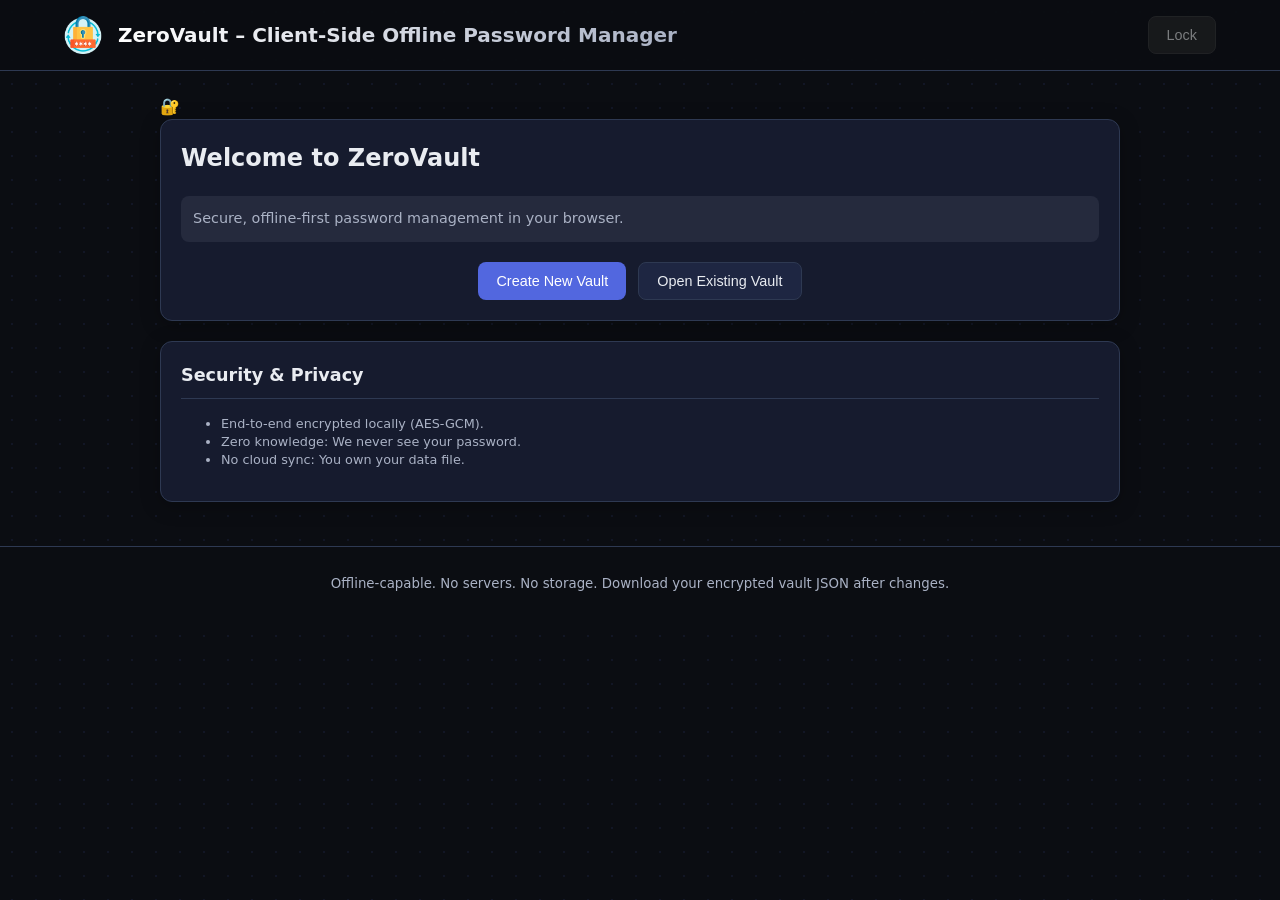
==== index.html @ 5798e7ae "[Improve] Improved UI" ====
<!doctype html>
<html lang="en">

<head>
  <meta charset="UTF-8" />
  <meta name="viewport" content="width=device-width, initial-scale=1.0" />

  <!-- Strong baseline CSP (no inline JS) -->
  <meta http-equiv="Content-Security-Policy" content="
        default-src 'self';
        script-src 'self';
        style-src 'self';
        img-src 'self' data:;
        object-src 'none';
        base-uri 'none';
        frame-ancestors 'none';
        form-action 'self';
        upgrade-insecure-requests;
      " />
  <meta name="description"
    content="ZeroVault is a secure, offline, client-side password manager. All passwords are encrypted locally and stored only in a downloadable JSON file. No servers. No tracking. No cloud." />

  <meta name="keywords"
    content="offline password manager, client-side password vault, encrypted json password manager, github pages password manager, zero trust password vault, no cloud password manager" />

  <meta name="author" content="ZeroVault" />
  <meta name="robots" content="index, follow" />

  <!-- Open Graph -->
  <meta property="og:title" content="ZeroVault – Offline Client-Side Password Manager" />
  <meta property="og:description"
    content="A zero-trust password vault that runs entirely in your browser. Encrypted JSON. No servers. No storage." />
  <meta property="og:type" content="website" />
  <meta property="og:url" content="https://mehedimk.github.io/ZeroVault/" />
  <meta property="og:image" content="https://mehedimk.github.io/ZeroVault/og-image.png" />

  <title>ZeroVault – Offline Client-Side Password Manager (Encrypted JSON)</title>
  <link rel="stylesheet" href="styles.css" />
  <link rel="icon" href="favicon.png" sizes="16x16" type="image/png" />
  <link rel="apple-touch-icon" href="apple-touch-icon.png" sizes="180x180" />
</head>

<body>
  <header class="header">
    <div class="header-left">
      <img src="logo.png" alt="ZeroVault Logo" class="logo" />
      <h1>ZeroVault – Client-Side Offline Password Manager</h1>
    </div>

    <div class="header-actions">
      <button id="lockBtn" class="secondary" disabled>Lock</button>
    </div>
  </header>
  <section class="seo-content">
    <h2>Offline Client-Side Password Manager</h2>
    <p>
      ZeroVault is a secure password manager that runs entirely in your browser.
      All passwords are encrypted locally using modern cryptography and stored only
      in a downloadable JSON file that you control.
    </p>

    <ul>
      <li>No cloud storage</li>
      <li>No servers</li>
      <li>No tracking</li>
      <li>Works offline</li>
    </ul>
  </section>

  <main class="container" id="app"></main>

  <footer class="footer">
    <small>
      Offline-capable. No servers. No storage. Download your encrypted vault JSON after changes.
    </small>
  </footer>

  <script src="src/qrcode.js"></script>
  <script type="module" src="src/app.js"></script>
</body>

</html>
---- styles.css ----
/* Modern Reset & Base Styles */
:root {
  --bg: #0b0d12;
  --bg-dots: #121625;
  --panel: #161b2e;
  --panel-hover: #1c223a;
  --text: #e9ecf1;
  --muted: #aab2c5;
  --primary: #5267df;
  --primary-hover: #3d50bf;
  --secondary: #1e2642;
  --secondary-hover: #293254;
  --danger: #ff5c7a;
  --danger-hover: #d6405d;
  --ok: #5cffb0;
  --border: #2e3952;
  --radius: 12px;
  --font-main: 'Inter', system-ui, -apple-system, Segoe UI, Roboto, sans-serif;
  --shadow: 0 4px 20px rgba(0, 0, 0, 0.25);
  --transition: all 0.2s cubic-bezier(0.25, 0.46, 0.45, 0.94);
}

*,
*::before,
*::after {
  box-sizing: border-box;
}

body {
  margin: 0;
  font-family: var(--font-main);
  background-color: var(--bg);
  /* Dot grid pattern for subtle background texture */
  background-image: radial-gradient(var(--bg-dots) 1.5px, transparent 1.5px);
  background-size: 24px 24px;
  color: var(--text);
  line-height: 1.5;
  -webkit-font-smoothing: antialiased;
}

/* Animations */
@keyframes fadeIn {
  from {
    opacity: 0;
    transform: translateY(10px);
  }

  to {
    opacity: 1;
    transform: translateY(0);
  }
}

#app {
  animation: fadeIn 0.4s ease-out;
}

/* SEO hidden content */
.seo-content {
  position: absolute;
  left: -9999px;
  width: 1px;
  height: 1px;
  overflow: hidden;
}

/* Header */
.header {
  display: flex;
  align-items: center;
  justify-content: space-between;
  padding: 16px 5%;
  background: rgba(11, 13, 18, 0.85);
  backdrop-filter: blur(12px);
  border-bottom: 1px solid var(--border);
  position: sticky;
  top: 0;
  z-index: 100;
  flex-wrap: wrap;
  /* Allow wrapping on small screens */
}

.header-left {
  display: flex;
  align-items: center;
  gap: 16px;
}

.logo {
  height: 38px;
  width: auto;
  border-radius: 8px;
  /* Optional: adds subtle rounding if square */
}

.header h1 {
  font-size: 1.25rem;
  margin: 0;
  background: linear-gradient(90deg, #fff, #aab2c5);
  background-clip: text;
  -webkit-background-clip: text;
  -webkit-text-fill-color: transparent;
  line-height: 1.2;
}

/* Container */
.container {
  max-width: 1000px;
  margin: 0 auto;
  padding: 24px 20px;
}

/* Footer */
.footer {
  padding: 24px 5%;
  border-top: 1px solid var(--border);
  color: var(--muted);
  text-align: center;
  background: var(--bg);
  margin-top: auto;
}

/* Cards & Panels */
.card {
  background: var(--panel);
  border: 1px solid var(--border);
  border-radius: var(--radius);
  padding: 20px;
  margin-bottom: 20px;
  box-shadow: var(--shadow);
  transition: var(--transition);
}

.card:hover {
  border-color: #404c6b;
}

.card h2 {
  margin-top: 0;
  font-size: 1.5rem;
}

.card h3 {
  margin-top: 0;
  font-size: 1.1rem;
  border-bottom: 1px solid var(--border);
  padding-bottom: 10px;
  margin-bottom: 16px;
}

/* Layout Grid */
.row {
  display: grid;
  grid-template-columns: repeat(auto-fit, minmax(280px, 1fr));
  gap: 20px;
}

/* Inputs */
label {
  display: block;
  font-size: 0.85rem;
  font-weight: 500;
  color: var(--muted);
  margin-bottom: 8px;
}

input,
textarea,
select {
  width: 100%;
  background: #0f1320;
  color: var(--text);
  border: 1px solid var(--border);
  border-radius: 8px;
  padding: 12px 14px;
  font-size: 0.95rem;
  font-family: inherit;
  transition: var(--transition);
  outline: none;
}

input:focus,
textarea:focus {
  border-color: var(--primary);
  box-shadow: 0 0 0 3px rgba(82, 103, 223, 0.15);
}

textarea {
  min-height: 100px;
  resize: vertical;
}

/* Buttons */
button {
  display: inline-flex;
  align-items: center;
  justify-content: center;
  border: none;
  background: var(--primary);
  color: #fff;
  padding: 10px 18px;
  border-radius: 8px;
  cursor: pointer;
  font-size: 0.9rem;
  font-weight: 500;
  transition: var(--transition);
}

button:hover:not(:disabled) {
  background: var(--primary-hover);
  transform: translateY(-1px);
}

button:active:not(:disabled) {
  transform: translateY(1px);
}

button:disabled {
  opacity: 0.5;
  cursor: not-allowed;
  filter: grayscale(1);
}

button.secondary {
  background: var(--secondary);
  color: var(--text);
  border: 1px solid var(--border);
}

button.secondary:hover:not(:disabled) {
  background: var(--secondary-hover);
  border-color: #404c6b;
}

button.danger {
  background: rgba(255, 92, 122, 0.1);
  color: var(--danger);
  border: 1px solid transparent;
}

button.danger:hover:not(:disabled) {
  background: rgba(255, 92, 122, 0.2);
  border-color: var(--danger);
}

button.small {
  padding: 4px 10px;
  font-size: 0.8rem;
}

.actions {
  display: flex;
  gap: 12px;
  flex-wrap: wrap;
  margin-top: 20px;
}

.actions.centered {
  justify-content: center;
}

/* Interactive Elements */
.badge {
  display: inline-block;
  padding: 4px 10px;
  background: rgba(82, 103, 223, 0.1);
  border: 1px solid rgba(82, 103, 223, 0.3);
  color: #8da1ff;
  border-radius: 12px;
  font-size: 0.8rem;
  font-weight: 500;
}

/* Message Styles */
.notice {
  background: rgba(170, 178, 197, 0.1);
  padding: 12px;
  border-radius: 8px;
  color: var(--muted);
  font-size: 0.9rem;
}

.error {
  color: var(--danger);
  font-size: 0.9rem;
  margin-top: 5px;
}

.ok {
  color: var(--ok);
  font-size: 0.9rem;
  margin-top: 5px;
}

.small {
  color: var(--muted);
  font-size: 0.8rem;
  line-height: 1.4;
}

.hr {
  height: 1px;
  background: var(--border);
  margin: 24px 0;
  border: none;
}

/* Responsive Table */
.table-wrapper {
  width: 100%;
  overflow-x: auto;
  border-radius: var(--radius);
  border: 1px solid var(--border);
}

.table {
  width: 100%;
  border-collapse: collapse;
  white-space: nowrap;
}

.table th,
.table td {
  padding: 14px 16px;
  border-bottom: 1px solid var(--border);
  text-align: left;
}

.table th {
  background: rgba(15, 19, 32, 0.95);
  color: var(--muted);
  font-size: 0.8rem;
  text-transform: uppercase;
  letter-spacing: 0.05em;
  font-weight: 600;
  position: sticky;
  top: 0;
}

.table tr:last-child td {
  border-bottom: none;
}

.table tr:hover td {
  background: var(--panel-hover);
  transition: background 0.15s;
}

/* Mobile Optimizations */
@media (max-width: 768px) {
  .header {
    padding: 12px 16px;
    flex-direction: column;
    gap: 12px;
  }

  .header-left {
    flex-direction: column;
    text-align: center;
    gap: 8px;
    width: 100%;
  }

  /* Make logo slightly smaller on mobile */
  .logo {
    height: 48px;
    margin-bottom: 4px;
  }

  /* Reduce text size and ensure wrapping */
  .header h1 {
    font-size: 1.1rem;
    white-space: normal;
  }

  .header-actions {
    width: 100%;
    display: flex;
    justify-content: center;
  }

  .container {
    padding: 16px;
  }

  /* Stack buttons on very small screens */
  .actions {
    flex-direction: column;
  }

  .actions button {
    width: 100%;
  }

  /* Make table scrollable container */
  .table-wrapper {
    box-shadow: inset -10px 0 10px -10px rgba(0, 0, 0, 0.5);
  }

  /* Adjust modal sizes */
  #qr-overlay .card {
    width: 90% !important;
    margin: 0 auto;
  }
}

/* Scrollbar */
::-webkit-scrollbar {
  width: 8px;
  height: 8px;
}

::-webkit-scrollbar-track {
  background: var(--bg);
}

::-webkit-scrollbar-thumb {
  background: var(--border);
  border-radius: 4px;
}

::-webkit-scrollbar-thumb:hover {
  background: var(--muted);
}

/* QR Overlay */
#qr-overlay {
  backdrop-filter: blur(5px);
}

#qr-overlay img {
  max-width: 100%;
  height: auto;
  border-radius: 8px;
}
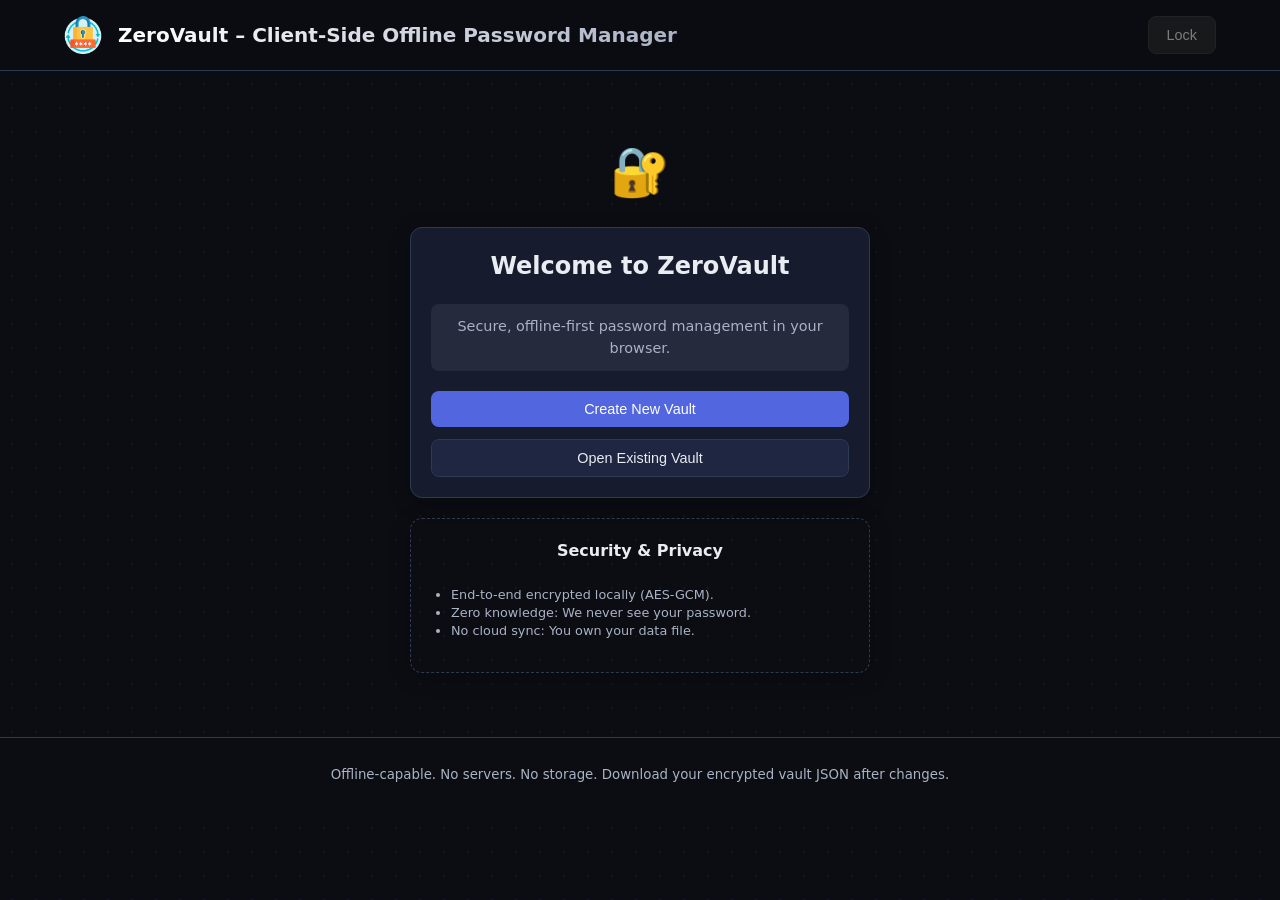
==== commit a3edd7b9: "[Improve] Improved Visual Entry Identity (Item 14) Archive Instead of Delete (Item 10)Time-Based Fee" ====
--- a/index.html
+++ b/index.html
@@ -8,12 +8,11 @@
   <!-- Strong baseline CSP (no inline JS) -->
   <meta http-equiv="Content-Security-Policy" content="
         default-src 'self';
-        script-src 'self';
-        style-src 'self';
+        script-src 'self' 'unsafe-inline';
+        style-src 'self' 'unsafe-inline';
         img-src 'self' data:;
         object-src 'none';
         base-uri 'none';
-        frame-ancestors 'none';
         form-action 'self';
         upgrade-insecure-requests;
       " />
@@ -41,6 +40,19 @@
 </head>
 
 <body>
+  <div id="global-error" style="display:none; color:red; padding:20px; background:#fff; border:2px solid red;"></div>
+  <script>
+    window.addEventListener('error', function (event) {
+      var display = document.getElementById('global-error');
+      display.style.display = 'block';
+      display.innerHTML += '<h3>Global Error:</h3><pre>' + (event.error ? event.error.stack : event.message) + '</pre>';
+    });
+    window.addEventListener('unhandledrejection', function (event) {
+      var display = document.getElementById('global-error');
+      display.style.display = 'block';
+      display.innerHTML += '<h3>Unhandled Promise Rejection:</h3><pre>' + event.reason + '</pre>';
+    });
+  </script>
   <header class="header">
     <div class="header-left">
       <img src="logo.png" alt="ZeroVault Logo" class="logo" />
--- a/styles.css
+++ b/styles.css
@@ -404,6 +404,48 @@
   }
 }
 
+/* Entry Visual Identity */
+.entry-icon {
+  width: 32px;
+  height: 32px;
+  border-radius: 50%;
+  color: #fff;
+  display: flex;
+  align-items: center;
+  justify-content: center;
+  font-size: 12px;
+  font-weight: 600;
+  text-transform: uppercase;
+  flex-shrink: 0;
+}
+
+.title-cell {
+  display: flex;
+  align-items: center;
+  gap: 12px;
+}
+
+.title-text {
+  font-weight: 500;
+  color: var(--text);
+}
+
+.meta-text {
+  font-size: 0.75rem;
+  color: var(--muted);
+}
+
+/* Keyboard Navigation */
+tr.selected {
+  background: rgba(82, 103, 223, 0.15) !important;
+  /* distinct from hover */
+  border-left: 3px solid var(--primary);
+}
+
+tr.archived {
+  opacity: 0.6;
+}
+
 /* Scrollbar */
 ::-webkit-scrollbar {
   width: 8px;
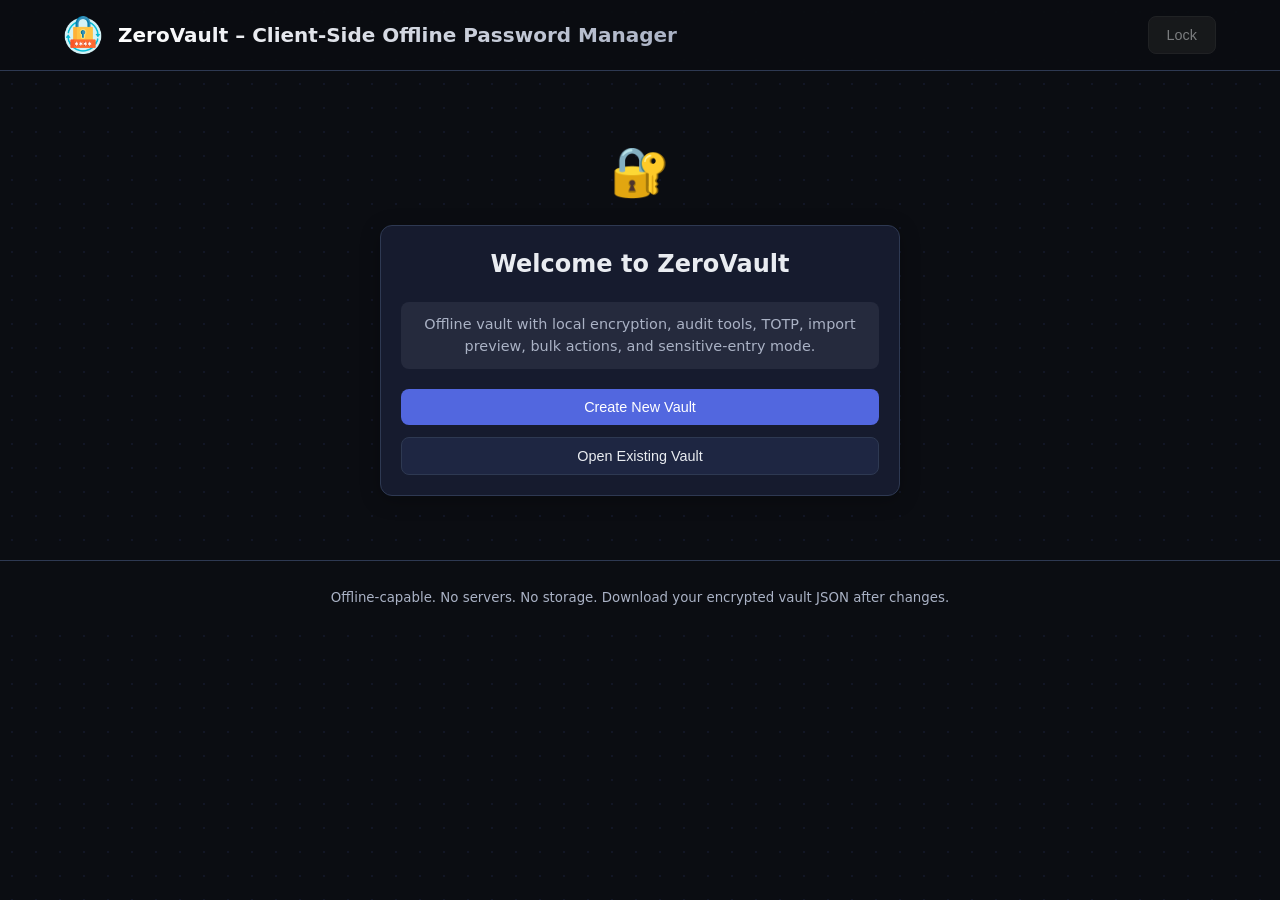
==== commit 822631ab: "[Update] Updated Implemented another hardening/features batch.   ZeroVault now has:    - import conf" ====
--- a/index.html
+++ b/index.html
@@ -24,6 +24,7 @@
 
   <meta name="author" content="ZeroVault" />
   <meta name="robots" content="index, follow" />
+  <meta name="theme-color" content="#161b2e" />
 
   <!-- Open Graph -->
   <meta property="og:title" content="ZeroVault – Offline Client-Side Password Manager" />
@@ -37,9 +38,11 @@
   <link rel="stylesheet" href="styles.css" />
   <link rel="icon" href="favicon.png" sizes="16x16" type="image/png" />
   <link rel="apple-touch-icon" href="apple-touch-icon.png" sizes="180x180" />
+  <link rel="manifest" href="manifest.webmanifest" />
 </head>
 
 <body>
+  <a class="skip-link" href="#app">Skip to app</a>
   <div id="global-error" style="display:none; color:red; padding:20px; background:#fff; border:2px solid red;"></div>
   <script>
     window.addEventListener('error', function (event) {
@@ -79,7 +82,7 @@
     </ul>
   </section>
 
-  <main class="container" id="app"></main>
+  <main class="container" id="app" tabindex="-1" role="main" aria-label="ZeroVault application"></main>
 
   <footer class="footer">
     <small>
@@ -88,7 +91,15 @@
   </footer>
 
   <script src="src/qrcode.js"></script>
+  <script src="src/argon2-adapter.js"></script>
   <script type="module" src="src/app.js"></script>
+  <script>
+    if ("serviceWorker" in navigator) {
+      window.addEventListener("load", function () {
+        navigator.serviceWorker.register("./service-worker.js").catch(function () {});
+      });
+    }
+  </script>
 </body>
 
-</html>+</html>
--- a/styles.css
+++ b/styles.css
@@ -38,6 +38,21 @@
   -webkit-font-smoothing: antialiased;
 }
 
+.skip-link {
+  position: absolute;
+  left: -9999px;
+  top: 12px;
+  z-index: 200;
+  background: #fff;
+  color: #111;
+  padding: 10px 14px;
+  border-radius: 8px;
+}
+
+.skip-link:focus {
+  left: 12px;
+}
+
 /* Animations */
 @keyframes fadeIn {
   from {
@@ -259,16 +274,177 @@
   justify-content: center;
 }
 
-/* Interactive Elements */
+.wrap {
+  flex-wrap: wrap;
+}
+
+.muted {
+  color: var(--muted);
+}
+
+.stack-sm {
+  display: flex;
+  flex-direction: column;
+  gap: 8px;
+}
+
+.stack-md {
+  display: flex;
+  flex-direction: column;
+  gap: 16px;
+}
+
+.dashboard-grid {
+  display: grid;
+  grid-template-columns: 1fr 1.2fr;
+  gap: 20px;
+}
+
+.stats-grid {
+  display: grid;
+  grid-template-columns: repeat(4, minmax(0, 1fr));
+  gap: 12px;
+}
+
+.stat-card {
+  background: #101524;
+  border: 1px solid var(--border);
+  border-radius: 10px;
+  padding: 14px;
+}
+
+.stat-value {
+  font-size: 1.6rem;
+  font-weight: 700;
+}
+
 .badge {
-  display: inline-block;
+  display: inline-flex;
+  align-items: center;
+  gap: 6px;
   padding: 4px 10px;
-  background: rgba(82, 103, 223, 0.1);
-  border: 1px solid rgba(82, 103, 223, 0.3);
-  color: #8da1ff;
-  border-radius: 12px;
+  border-radius: 999px;
+  background: #101524;
+  border: 1px solid var(--border);
   font-size: 0.8rem;
-  font-weight: 500;
+}
+
+.badge-ok {
+  color: var(--ok);
+  border-color: rgba(92, 255, 176, 0.35);
+}
+
+.badge-warn {
+  color: #ffd166;
+  border-color: rgba(255, 209, 102, 0.35);
+}
+
+.badge-danger {
+  color: var(--danger);
+  border-color: rgba(255, 92, 122, 0.35);
+}
+
+.subtle-card {
+  background: #101524;
+  margin-bottom: 0;
+}
+
+.history-row {
+  justify-content: space-between;
+  padding: 8px 0;
+  border-top: 1px solid rgba(255, 255, 255, 0.06);
+}
+
+.bulk-bar {
+  position: sticky;
+  top: 78px;
+  z-index: 20;
+}
+
+#import_preview_host select {
+  min-width: 130px;
+}
+
+.filter-checks,
+.generator-checks,
+.editor-toggles {
+  gap: 12px;
+  margin-top: 8px;
+}
+
+.generator-grid {
+  align-items: center;
+}
+
+.sensitive-glow {
+  box-shadow: 0 0 0 2px rgba(255, 92, 122, 0.25);
+}
+
+@media (max-width: 800px) {
+  .dashboard-grid {
+    grid-template-columns: 1fr;
+  }
+
+  .stats-grid {
+    grid-template-columns: repeat(2, minmax(0, 1fr));
+  }
+
+  .header {
+    padding: 14px 20px;
+  }
+
+  .container {
+    padding: 16px 12px 28px;
+  }
+
+  .card {
+    padding: 16px;
+    margin-bottom: 14px;
+  }
+
+  .actions {
+    gap: 8px;
+  }
+
+  .actions button,
+  .inline button {
+    width: 100%;
+  }
+
+  .mobile-cards thead {
+    display: none;
+  }
+
+  .mobile-cards,
+  .mobile-cards tbody,
+  .mobile-cards tr,
+  .mobile-cards td {
+    display: block;
+    width: 100%;
+  }
+
+  .mobile-cards tr {
+    border: 1px solid var(--border);
+    margin-bottom: 12px;
+    border-radius: 12px;
+    overflow: hidden;
+    background: rgba(255, 255, 255, 0.02);
+  }
+
+  .mobile-cards td {
+    border: none;
+    padding: 10px 12px;
+  }
+
+  .mobile-cards td[data-label]::before {
+    content: attr(data-label);
+    display: block;
+    font-size: 0.72rem;
+    text-transform: uppercase;
+    color: var(--muted);
+    margin-bottom: 4px;
+    letter-spacing: 0.04em;
+  }
 }
 
 /* Message Styles */
@@ -474,4 +650,95 @@
   max-width: 100%;
   height: auto;
   border-radius: 8px;
-}+}
+
+/* Drag and Drop Visuals */
+.draggable-source {
+  opacity: 0.4;
+  border: 2px dashed var(--primary);
+}
+
+.drop-target-hover {
+  background: rgba(82, 103, 223, 0.2) !important;
+  transform: scale(1.02);
+  border-color: var(--primary) !important;
+}
+
+.drop-zone {
+  transition: all 0.2s;
+  border: 2px dashed transparent;
+}
+
+.drop-zone.active-target {
+  border-color: var(--primary);
+  background: rgba(82, 103, 223, 0.05);
+}
+
+.tag-chip {
+  display: inline-flex;
+  align-items: center;
+  padding: 4px 10px;
+  background: var(--secondary);
+  border: 1px solid var(--border);
+  border-radius: 12px;
+  font-size: 0.8rem;
+  color: var(--text);
+  margin-right: 6px;
+  margin-bottom: 6px;
+  cursor: pointer;
+  transition: all 0.2s;
+}
+
+.tag-chip:hover {
+  background: var(--secondary-hover);
+  border-color: var(--muted);
+}
+
+/* Floating Drag Actions */
+#drag-actions {
+  position: fixed;
+  bottom: 20px;
+  left: 50%;
+  transform: translateX(-50%) translateY(100px);
+  display: flex;
+  gap: 16px;
+  padding: 12px 20px;
+  background: var(--panel);
+  border: 1px solid var(--border);
+  border-radius: 50px;
+  box-shadow: 0 10px 30px rgba(0, 0, 0, 0.5);
+  z-index: 1000;
+  transition: transform 0.3s cubic-bezier(0.175, 0.885, 0.32, 1.275);
+}
+
+#drag-actions.visible {
+  transform: translateX(-50%) translateY(0);
+}
+
+.drag-action-btn {
+  display: flex;
+  align-items: center;
+  gap: 8px;
+  padding: 10px 20px;
+  border-radius: 30px;
+  border: 2px dashed var(--border);
+  background: transparent;
+  color: var(--muted);
+  font-weight: 600;
+  pointer-events: none;
+  /* enabled when dragging */
+}
+
+.drag-action-btn.active {
+  pointer-events: auto;
+}
+
+.drag-action-btn.archive-zone {
+  border-color: var(--danger);
+  color: var(--danger);
+}
+
+.drag-action-btn.favorite-zone {
+  border-color: #ffc107;
+  color: #ffc107;
+}
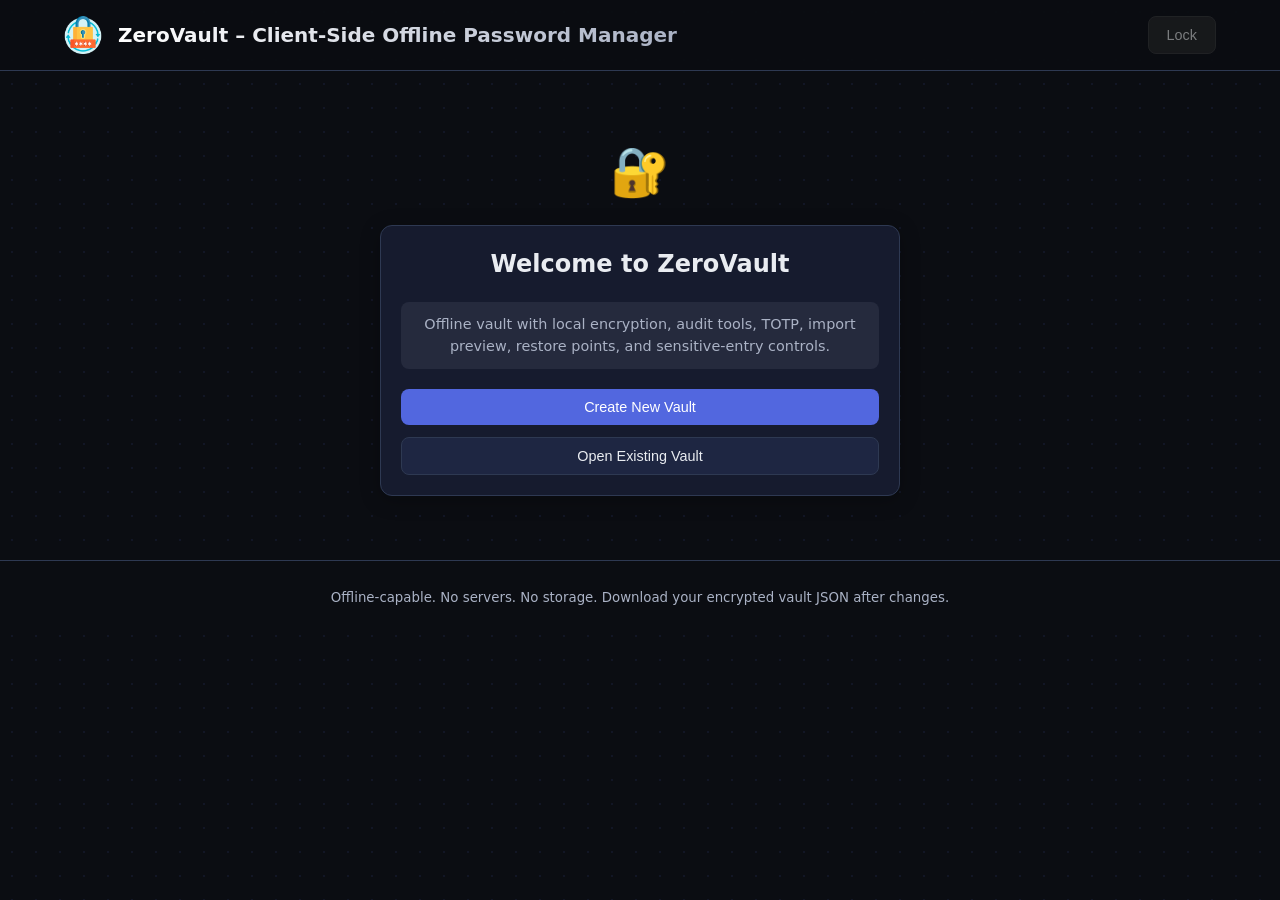
==== commit 539af024: "[Update] - Argon2id runtime integration hooks surfaced in create/security flows, with real runtime d" ====
--- a/index.html
+++ b/index.html
@@ -96,7 +96,22 @@
   <script>
     if ("serviceWorker" in navigator) {
       window.addEventListener("load", function () {
-        navigator.serviceWorker.register("./service-worker.js").catch(function () {});
+        navigator.serviceWorker.register("./service-worker.js").then(function (registration) {
+          if (registration.waiting) {
+            window.__zerovaultUpdateReady = true;
+            window.dispatchEvent(new CustomEvent("zerovault-update-ready"));
+          }
+          registration.addEventListener("updatefound", function () {
+            var worker = registration.installing;
+            if (!worker) return;
+            worker.addEventListener("statechange", function () {
+              if (worker.state === "installed" && navigator.serviceWorker.controller) {
+                window.__zerovaultUpdateReady = true;
+                window.dispatchEvent(new CustomEvent("zerovault-update-ready"));
+              }
+            });
+          });
+        }).catch(function () {});
       });
     }
   </script>
--- a/styles.css
+++ b/styles.css
@@ -195,9 +195,20 @@
 }
 
 input:focus,
-textarea:focus {
+textarea:focus,
+select:focus {
   border-color: var(--primary);
   box-shadow: 0 0 0 3px rgba(82, 103, 223, 0.15);
+}
+
+a:focus-visible,
+button:focus-visible,
+input:focus-visible,
+textarea:focus-visible,
+select:focus-visible,
+[tabindex]:focus-visible {
+  outline: 3px solid rgba(92, 255, 176, 0.45);
+  outline-offset: 2px;
 }
 
 textarea {
@@ -274,8 +285,22 @@
   justify-content: center;
 }
 
+.section-heading {
+  display: flex;
+  justify-content: space-between;
+  align-items: center;
+  gap: 12px;
+  flex-wrap: wrap;
+}
+
 .wrap {
   flex-wrap: wrap;
+}
+
+.inline {
+  display: inline-flex;
+  align-items: center;
+  gap: 10px;
 }
 
 .muted {
@@ -298,6 +323,16 @@
   display: grid;
   grid-template-columns: 1fr 1.2fr;
   gap: 20px;
+}
+
+.split-grid {
+  display: grid;
+  grid-template-columns: repeat(2, minmax(0, 1fr));
+  gap: 18px;
+}
+
+.top-gap {
+  margin-top: 10px;
 }
 
 .stats-grid {
@@ -361,6 +396,34 @@
   z-index: 20;
 }
 
+.pagination-bar {
+  justify-content: space-between;
+  align-items: center;
+  gap: 12px;
+  margin-top: 14px;
+}
+
+.field-actions {
+  margin-top: 8px;
+}
+
+.button-link {
+  display: inline-flex;
+  align-items: center;
+  justify-content: center;
+  border: 1px solid var(--border);
+  background: var(--secondary);
+  color: var(--text);
+  padding: 10px 18px;
+  border-radius: 8px;
+  text-decoration: none;
+  font-size: 0.9rem;
+}
+
+.button-link:hover {
+  background: var(--secondary-hover);
+}
+
 #import_preview_host select {
   min-width: 130px;
 }
@@ -385,6 +448,10 @@
     grid-template-columns: 1fr;
   }
 
+  .split-grid {
+    grid-template-columns: 1fr;
+  }
+
   .stats-grid {
     grid-template-columns: repeat(2, minmax(0, 1fr));
   }
@@ -404,6 +471,11 @@
 
   .actions {
     gap: 8px;
+  }
+
+  .pagination-bar {
+    flex-direction: column;
+    align-items: stretch;
   }
 
   .actions button,
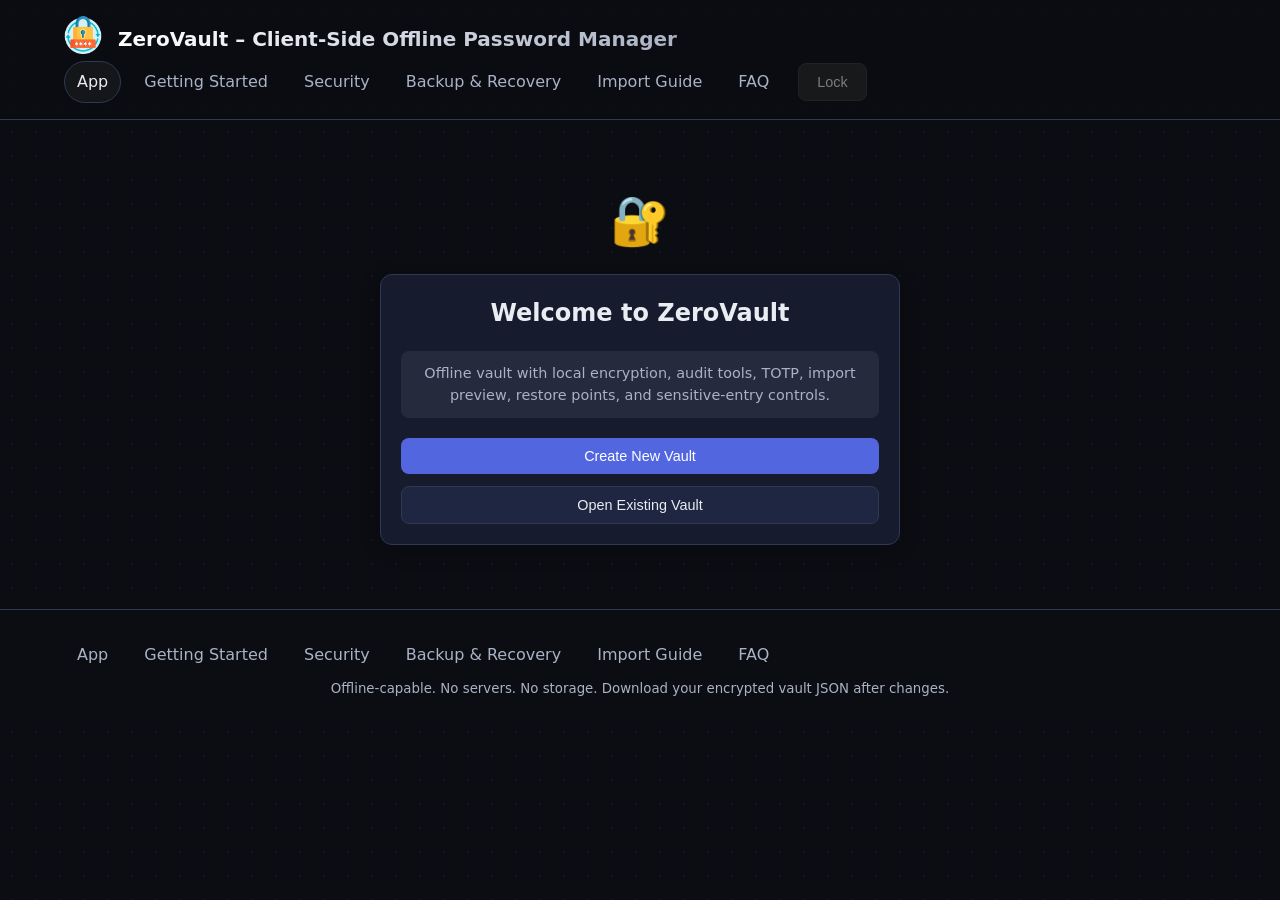
==== commit eaaba413: "[Improve] Implemented - getting-started.html   - security.html   - backup-recovery.html   - import-g" ====
--- a/index.html
+++ b/index.html
@@ -58,12 +58,22 @@
   </script>
   <header class="header">
     <div class="header-left">
-      <img src="logo.png" alt="ZeroVault Logo" class="logo" />
+      <a href="./index.html"><img src="logo.png" alt="ZeroVault Logo" class="logo" /></a>
       <h1>ZeroVault – Client-Side Offline Password Manager</h1>
     </div>
 
-    <div class="header-actions">
-      <button id="lockBtn" class="secondary" disabled>Lock</button>
+    <div class="header-right">
+      <nav class="header-nav" aria-label="Primary">
+        <a href="./index.html" class="active">App</a>
+        <a href="./getting-started.html">Getting Started</a>
+        <a href="./security.html">Security</a>
+        <a href="./backup-recovery.html">Backup & Recovery</a>
+        <a href="./import-guide.html">Import Guide</a>
+        <a href="./faq.html">FAQ</a>
+      </nav>
+      <div class="header-actions">
+        <button id="lockBtn" class="secondary" disabled>Lock</button>
+      </div>
     </div>
   </header>
   <section class="seo-content">
@@ -85,6 +95,14 @@
   <main class="container" id="app" tabindex="-1" role="main" aria-label="ZeroVault application"></main>
 
   <footer class="footer">
+    <nav class="footer-nav" aria-label="Footer">
+      <a href="./index.html">App</a>
+      <a href="./getting-started.html">Getting Started</a>
+      <a href="./security.html">Security</a>
+      <a href="./backup-recovery.html">Backup & Recovery</a>
+      <a href="./import-guide.html">Import Guide</a>
+      <a href="./faq.html">FAQ</a>
+    </nav>
     <small>
       Offline-capable. No servers. No storage. Download your encrypted vault JSON after changes.
     </small>
--- a/styles.css
+++ b/styles.css
@@ -101,6 +101,40 @@
   gap: 16px;
 }
 
+.header-nav,
+.footer-nav {
+  display: flex;
+  align-items: center;
+  gap: 10px;
+  flex-wrap: wrap;
+}
+
+.header-nav a,
+.footer-nav a {
+  color: var(--muted);
+  text-decoration: none;
+  padding: 8px 12px;
+  border-radius: 999px;
+  border: 1px solid transparent;
+  transition: var(--transition);
+}
+
+.header-nav a:hover,
+.header-nav a.active,
+.footer-nav a:hover {
+  color: var(--text);
+  border-color: var(--border);
+  background: rgba(255, 255, 255, 0.04);
+}
+
+.header-right {
+  display: flex;
+  align-items: center;
+  justify-content: flex-end;
+  gap: 16px;
+  flex-wrap: wrap;
+}
+
 .logo {
   height: 38px;
   width: auto;
@@ -123,6 +157,36 @@
   max-width: 1000px;
   margin: 0 auto;
   padding: 24px 20px;
+}
+
+.docs-layout {
+  max-width: 1080px;
+}
+
+.docs-hero {
+  display: grid;
+  grid-template-columns: 1.2fr 0.8fr;
+  gap: 20px;
+  align-items: stretch;
+}
+
+.docs-grid {
+  display: grid;
+  grid-template-columns: repeat(2, minmax(0, 1fr));
+  gap: 20px;
+}
+
+.docs-list {
+  margin: 0;
+  padding-left: 18px;
+}
+
+.docs-list li + li {
+  margin-top: 8px;
+}
+
+.docs-actions {
+  margin-top: 14px;
 }
 
 /* Footer */
@@ -609,6 +673,16 @@
     width: 100%;
   }
 
+  .header-right {
+    width: 100%;
+    justify-content: center;
+  }
+
+  .header-nav,
+  .footer-nav {
+    justify-content: center;
+  }
+
   /* Make logo slightly smaller on mobile */
   .logo {
     height: 48px;
@@ -629,6 +703,11 @@
 
   .container {
     padding: 16px;
+  }
+
+  .docs-hero,
+  .docs-grid {
+    grid-template-columns: 1fr;
   }
 
   /* Stack buttons on very small screens */
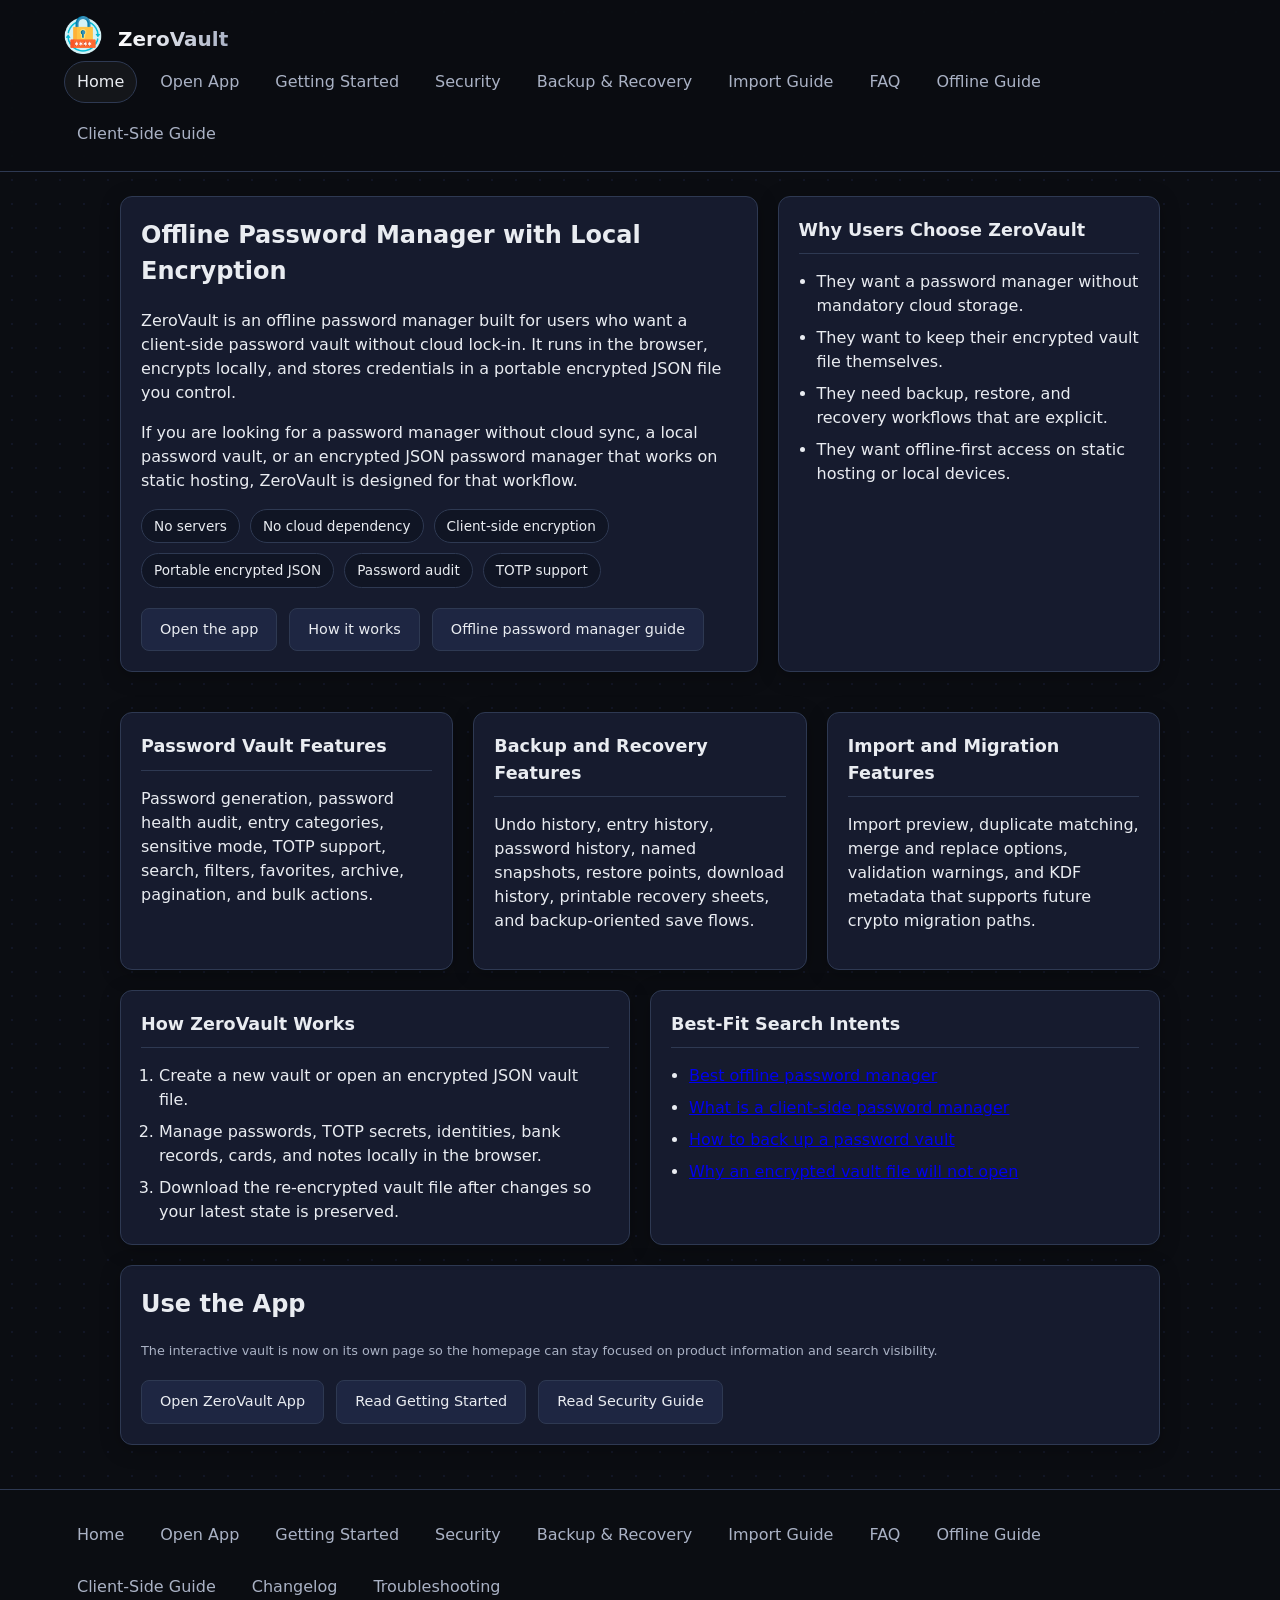
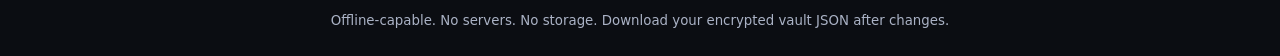
==== commit 0d5835b3: "[Update] Updated - Added app.html as the dedicated interactive ZeroVault app page.   - Kept index.ht" ====
--- a/index.html
+++ b/index.html
@@ -5,7 +5,6 @@
   <meta charset="UTF-8" />
   <meta name="viewport" content="width=device-width, initial-scale=1.0" />
 
-  <!-- Strong baseline CSP (no inline JS) -->
   <meta http-equiv="Content-Security-Policy" content="
         default-src 'self';
         script-src 'self' 'unsafe-inline';
@@ -16,25 +15,62 @@
         form-action 'self';
         upgrade-insecure-requests;
       " />
-  <meta name="description"
-    content="ZeroVault is a secure, offline, client-side password manager. All passwords are encrypted locally and stored only in a downloadable JSON file. No servers. No tracking. No cloud." />
-
-  <meta name="keywords"
-    content="offline password manager, client-side password vault, encrypted json password manager, github pages password manager, zero trust password vault, no cloud password manager" />
-
+  <title>ZeroVault | Offline Password Manager with Local Encryption</title>
+  <meta name="description" content="ZeroVault is an offline password manager and client-side password vault with local encryption, portable encrypted JSON storage, backup workflows, and no cloud dependency." />
+  <meta name="keywords" content="offline password manager, client-side password manager, local password vault, encrypted json password manager, no cloud password manager, portable password vault" />
   <meta name="author" content="ZeroVault" />
-  <meta name="robots" content="index, follow" />
+  <meta name="robots" content="index, follow, max-snippet:-1, max-image-preview:large, max-video-preview:-1" />
   <meta name="theme-color" content="#161b2e" />
-
-  <!-- Open Graph -->
-  <meta property="og:title" content="ZeroVault – Offline Client-Side Password Manager" />
-  <meta property="og:description"
-    content="A zero-trust password vault that runs entirely in your browser. Encrypted JSON. No servers. No storage." />
+  <link rel="canonical" href="https://mehedimk.github.io/ZeroVault/" />
+
+  <meta property="og:title" content="ZeroVault | Offline Password Manager with Local Encryption" />
+  <meta property="og:description" content="A client-side password manager with portable encrypted JSON storage, backup-oriented workflows, and no cloud dependency." />
   <meta property="og:type" content="website" />
   <meta property="og:url" content="https://mehedimk.github.io/ZeroVault/" />
   <meta property="og:image" content="https://mehedimk.github.io/ZeroVault/og-image.png" />
-
-  <title>ZeroVault – Offline Client-Side Password Manager (Encrypted JSON)</title>
+  <meta property="og:site_name" content="ZeroVault" />
+
+  <meta name="twitter:card" content="summary_large_image" />
+  <meta name="twitter:title" content="ZeroVault | Offline Password Manager with Local Encryption" />
+  <meta name="twitter:description" content="Browser-based password vault with local encryption, portable JSON storage, backup workflows, and offline-first usage." />
+  <meta name="twitter:image" content="https://mehedimk.github.io/ZeroVault/og-image.png" />
+
+  <script type="application/ld+json">
+    {
+      "@context": "https://schema.org",
+      "@type": "SoftwareApplication",
+      "name": "ZeroVault",
+      "applicationCategory": "SecurityApplication",
+      "operatingSystem": "Web",
+      "description": "ZeroVault is an offline password manager and client-side password vault with local encryption and portable encrypted JSON storage.",
+      "url": "https://mehedimk.github.io/ZeroVault/",
+      "image": "https://mehedimk.github.io/ZeroVault/og-image.png",
+      "offers": {
+        "@type": "Offer",
+        "price": "0",
+        "priceCurrency": "USD"
+      },
+      "featureList": [
+        "Offline password manager",
+        "Client-side encryption",
+        "Encrypted JSON vault export",
+        "Password generator",
+        "Password health audit",
+        "TOTP support",
+        "Restore points and snapshots",
+        "Import preview and conflict review"
+      ]
+    }
+  </script>
+  <script type="application/ld+json">
+    {
+      "@context": "https://schema.org",
+      "@type": "WebSite",
+      "name": "ZeroVault",
+      "url": "https://mehedimk.github.io/ZeroVault/"
+    }
+  </script>
+
   <link rel="stylesheet" href="styles.css" />
   <link rel="icon" href="favicon.png" sizes="16x16" type="image/png" />
   <link rel="apple-touch-icon" href="apple-touch-icon.png" sizes="180x180" />
@@ -42,7 +78,7 @@
 </head>
 
 <body>
-  <a class="skip-link" href="#app">Skip to app</a>
+  <a class="skip-link" href="#content">Skip to content</a>
   <div id="global-error" style="display:none; color:red; padding:20px; background:#fff; border:2px solid red;"></div>
   <script>
     window.addEventListener('error', function (event) {
@@ -58,81 +94,118 @@
   </script>
   <header class="header">
     <div class="header-left">
-      <a href="./index.html"><img src="logo.png" alt="ZeroVault Logo" class="logo" /></a>
-      <h1>ZeroVault – Client-Side Offline Password Manager</h1>
+      <a href="./index.html"><img src="logo.png" alt="ZeroVault logo for the offline password manager project" class="logo" /></a>
+      <h1>ZeroVault</h1>
     </div>
 
     <div class="header-right">
       <nav class="header-nav" aria-label="Primary">
-        <a href="./index.html" class="active">App</a>
+        <a href="./index.html" class="active">Home</a>
+        <a href="./app.html">Open App</a>
         <a href="./getting-started.html">Getting Started</a>
         <a href="./security.html">Security</a>
         <a href="./backup-recovery.html">Backup & Recovery</a>
         <a href="./import-guide.html">Import Guide</a>
         <a href="./faq.html">FAQ</a>
+        <a href="./offline-password-manager.html">Offline Guide</a>
+        <a href="./client-side-password-manager.html">Client-Side Guide</a>
       </nav>
-      <div class="header-actions">
-        <button id="lockBtn" class="secondary" disabled>Lock</button>
-      </div>
     </div>
   </header>
-  <section class="seo-content">
-    <h2>Offline Client-Side Password Manager</h2>
-    <p>
-      ZeroVault is a secure password manager that runs entirely in your browser.
-      All passwords are encrypted locally using modern cryptography and stored only
-      in a downloadable JSON file that you control.
-    </p>
-
-    <ul>
-      <li>No cloud storage</li>
-      <li>No servers</li>
-      <li>No tracking</li>
-      <li>Works offline</li>
-    </ul>
-  </section>
-
-  <main class="container" id="app" tabindex="-1" role="main" aria-label="ZeroVault application"></main>
+
+  <main class="container docs-layout" id="content">
+    <section class="landing-grid">
+      <article class="card content-prose">
+        <h2>Offline Password Manager with Local Encryption</h2>
+        <p>ZeroVault is an offline password manager built for users who want a client-side password vault without cloud lock-in. It runs in the browser, encrypts locally, and stores credentials in a portable encrypted JSON file you control.</p>
+        <p>If you are looking for a password manager without cloud sync, a local password vault, or an encrypted JSON password manager that works on static hosting, ZeroVault is designed for that workflow.</p>
+        <div class="pill-list" aria-label="Key features">
+          <span>No servers</span>
+          <span>No cloud dependency</span>
+          <span>Client-side encryption</span>
+          <span>Portable encrypted JSON</span>
+          <span>Password audit</span>
+          <span>TOTP support</span>
+        </div>
+        <div class="docs-actions actions wrap">
+          <a class="button-link" href="./app.html">Open the app</a>
+          <a class="button-link" href="./getting-started.html">How it works</a>
+          <a class="button-link" href="./offline-password-manager.html">Offline password manager guide</a>
+        </div>
+      </article>
+      <aside class="card">
+        <h3>Why Users Choose ZeroVault</h3>
+        <ul class="docs-list">
+          <li>They want a password manager without mandatory cloud storage.</li>
+          <li>They want to keep their encrypted vault file themselves.</li>
+          <li>They need backup, restore, and recovery workflows that are explicit.</li>
+          <li>They want offline-first access on static hosting or local devices.</li>
+        </ul>
+      </aside>
+    </section>
+
+    <section class="feature-grid">
+      <article class="card">
+        <h3>Password Vault Features</h3>
+        <p>Password generation, password health audit, entry categories, sensitive mode, TOTP support, search, filters, favorites, archive, pagination, and bulk actions.</p>
+      </article>
+      <article class="card">
+        <h3>Backup and Recovery Features</h3>
+        <p>Undo history, entry history, password history, named snapshots, restore points, download history, printable recovery sheets, and backup-oriented save flows.</p>
+      </article>
+      <article class="card">
+        <h3>Import and Migration Features</h3>
+        <p>Import preview, duplicate matching, merge and replace options, validation warnings, and KDF metadata that supports future crypto migration paths.</p>
+      </article>
+    </section>
+
+    <section class="docs-grid">
+      <article class="card">
+        <h3>How ZeroVault Works</h3>
+        <ol class="docs-list">
+          <li>Create a new vault or open an encrypted JSON vault file.</li>
+          <li>Manage passwords, TOTP secrets, identities, bank records, cards, and notes locally in the browser.</li>
+          <li>Download the re-encrypted vault file after changes so your latest state is preserved.</li>
+        </ol>
+      </article>
+      <article class="card">
+        <h3>Best-Fit Search Intents</h3>
+        <ul class="docs-list">
+          <li><a href="./offline-password-manager.html">Best offline password manager</a></li>
+          <li><a href="./client-side-password-manager.html">What is a client-side password manager</a></li>
+          <li><a href="./backup-recovery.html">How to back up a password vault</a></li>
+          <li><a href="./troubleshooting.html">Why an encrypted vault file will not open</a></li>
+        </ul>
+      </article>
+    </section>
+
+    <section class="card" aria-labelledby="app-title">
+      <h2 id="app-title">Use the App</h2>
+      <p class="small muted">The interactive vault is now on its own page so the homepage can stay focused on product information and search visibility.</p>
+      <div class="actions wrap">
+        <a class="button-link" href="./app.html">Open ZeroVault App</a>
+        <a class="button-link" href="./getting-started.html">Read Getting Started</a>
+        <a class="button-link" href="./security.html">Read Security Guide</a>
+      </div>
+    </section>
+  </main>
 
   <footer class="footer">
     <nav class="footer-nav" aria-label="Footer">
-      <a href="./index.html">App</a>
+      <a href="./index.html">Home</a>
+      <a href="./app.html">Open App</a>
       <a href="./getting-started.html">Getting Started</a>
       <a href="./security.html">Security</a>
       <a href="./backup-recovery.html">Backup & Recovery</a>
       <a href="./import-guide.html">Import Guide</a>
       <a href="./faq.html">FAQ</a>
+      <a href="./offline-password-manager.html">Offline Guide</a>
+      <a href="./client-side-password-manager.html">Client-Side Guide</a>
+      <a href="./changelog.html">Changelog</a>
+      <a href="./troubleshooting.html">Troubleshooting</a>
     </nav>
-    <small>
-      Offline-capable. No servers. No storage. Download your encrypted vault JSON after changes.
-    </small>
+    <small>Offline-capable. No servers. No storage. Download your encrypted vault JSON after changes.</small>
   </footer>
-
-  <script src="src/qrcode.js"></script>
-  <script src="src/argon2-adapter.js"></script>
-  <script type="module" src="src/app.js"></script>
-  <script>
-    if ("serviceWorker" in navigator) {
-      window.addEventListener("load", function () {
-        navigator.serviceWorker.register("./service-worker.js").then(function (registration) {
-          if (registration.waiting) {
-            window.__zerovaultUpdateReady = true;
-            window.dispatchEvent(new CustomEvent("zerovault-update-ready"));
-          }
-          registration.addEventListener("updatefound", function () {
-            var worker = registration.installing;
-            if (!worker) return;
-            worker.addEventListener("statechange", function () {
-              if (worker.state === "installed" && navigator.serviceWorker.controller) {
-                window.__zerovaultUpdateReady = true;
-                window.dispatchEvent(new CustomEvent("zerovault-update-ready"));
-              }
-            });
-          });
-        }).catch(function () {});
-      });
-    }
-  </script>
 </body>
 
 </html>
--- a/styles.css
+++ b/styles.css
@@ -189,6 +189,44 @@
   margin-top: 14px;
 }
 
+.landing-grid {
+  display: grid;
+  grid-template-columns: 1.25fr 0.75fr;
+  gap: 20px;
+  margin-bottom: 20px;
+}
+
+.feature-grid {
+  display: grid;
+  grid-template-columns: repeat(3, minmax(0, 1fr));
+  gap: 20px;
+}
+
+.pill-list {
+  display: flex;
+  flex-wrap: wrap;
+  gap: 10px;
+}
+
+.pill-list span {
+  display: inline-flex;
+  align-items: center;
+  padding: 6px 12px;
+  border-radius: 999px;
+  border: 1px solid var(--border);
+  background: #101524;
+  color: var(--text);
+  font-size: 0.85rem;
+}
+
+.content-prose p {
+  margin-top: 0;
+}
+
+.content-prose p + p {
+  margin-top: 12px;
+}
+
 /* Footer */
 .footer {
   padding: 24px 5%;
@@ -706,7 +744,9 @@
   }
 
   .docs-hero,
-  .docs-grid {
+  .docs-grid,
+  .landing-grid,
+  .feature-grid {
     grid-template-columns: 1fr;
   }
 
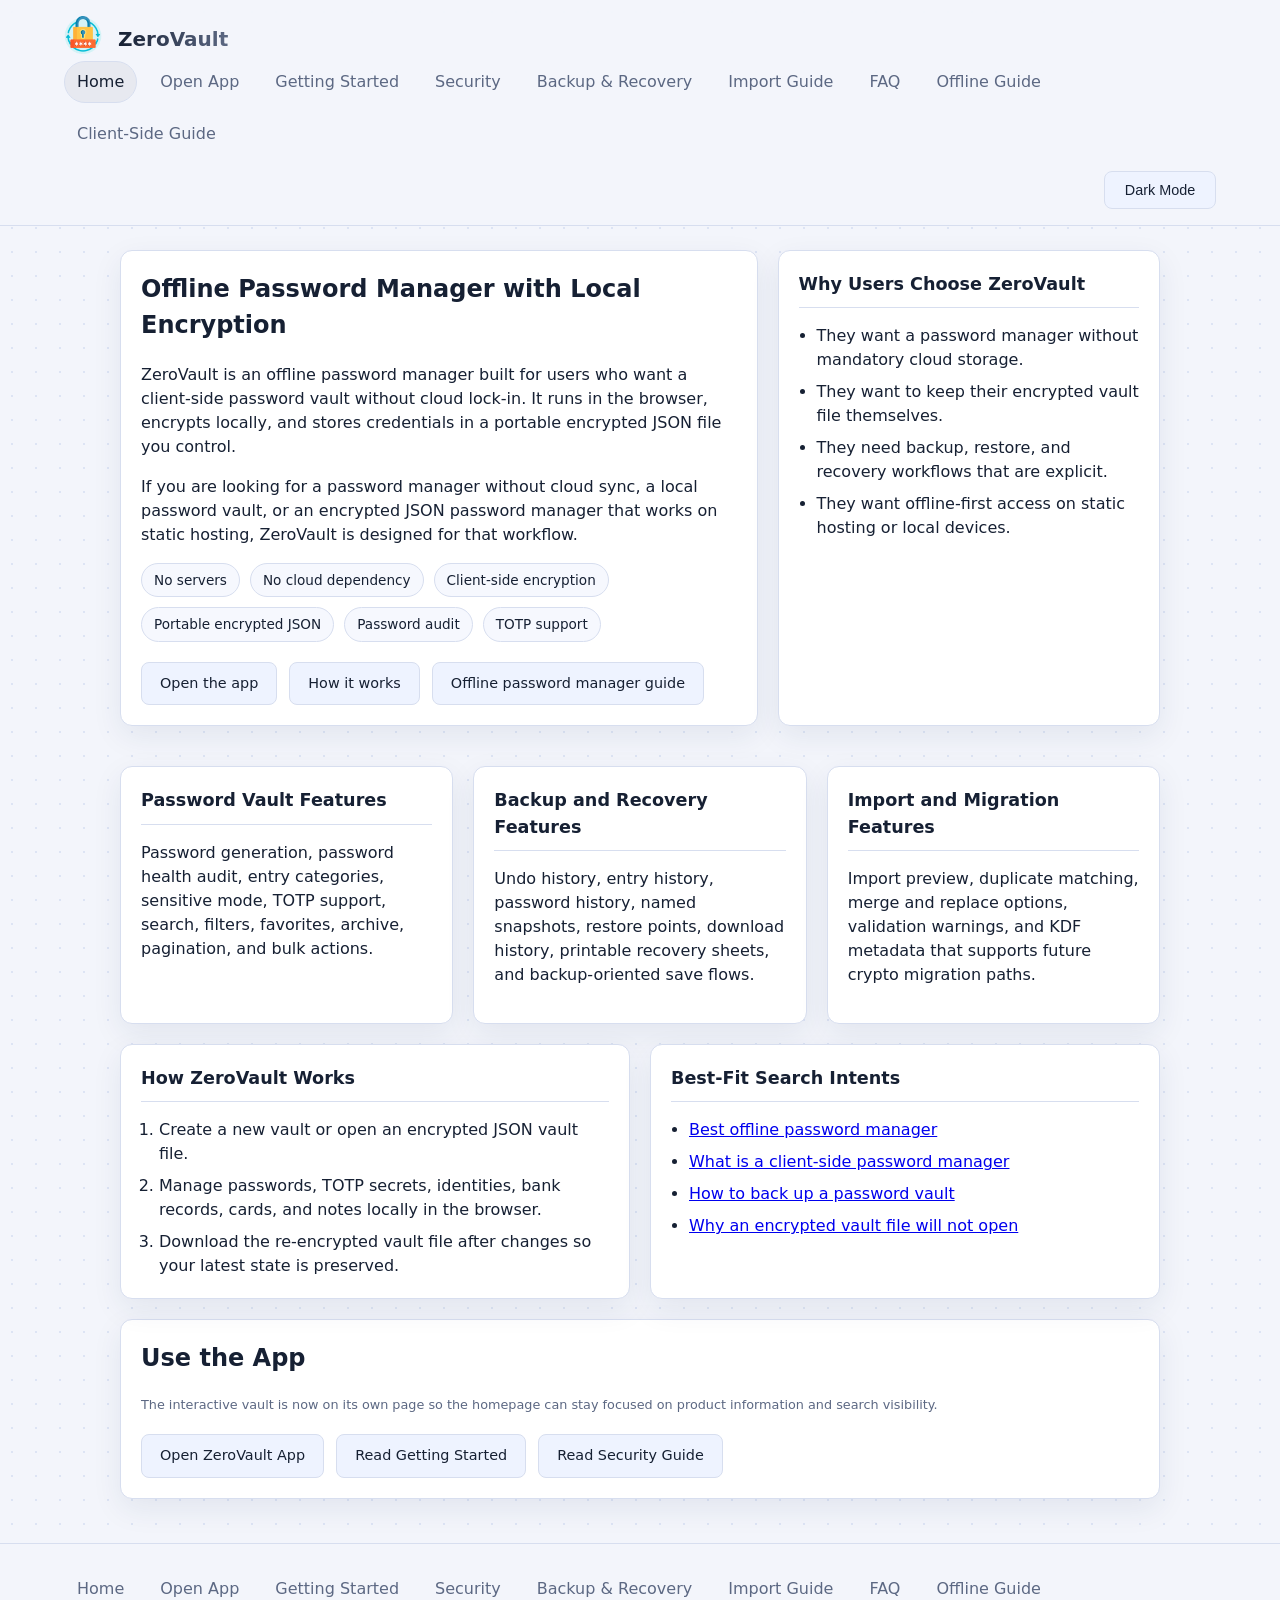
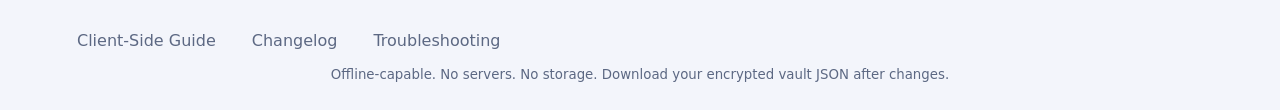
==== commit dda0d383: "[Update] Added dark mood functionalities" ====
--- a/index.html
+++ b/index.html
@@ -7,9 +7,10 @@
 
   <meta http-equiv="Content-Security-Policy" content="
         default-src 'self';
-        script-src 'self' 'unsafe-inline';
+        script-src 'self' 'unsafe-inline' https://www.googletagmanager.com;
         style-src 'self' 'unsafe-inline';
-        img-src 'self' data:;
+        connect-src 'self' https://www.google-analytics.com https://region1.google-analytics.com https://www.googletagmanager.com;
+        img-src 'self' data: https://www.google-analytics.com https://www.googletagmanager.com;
         object-src 'none';
         base-uri 'none';
         form-action 'self';
@@ -70,7 +71,15 @@
       "url": "https://mehedimk.github.io/ZeroVault/"
     }
   </script>
-
+  <script async src="https://www.googletagmanager.com/gtag/js?id=G-GKWHTWD2LG"></script>
+  <script>
+    window.dataLayer = window.dataLayer || [];
+    function gtag() { dataLayer.push(arguments); }
+    gtag('js', new Date());
+    gtag('config', 'G-GKWHTWD2LG');
+  </script>
+
+  <script src="src/theme.js"></script>
   <link rel="stylesheet" href="styles.css" />
   <link rel="icon" href="favicon.png" sizes="16x16" type="image/png" />
   <link rel="apple-touch-icon" href="apple-touch-icon.png" sizes="180x180" />
@@ -79,7 +88,7 @@
 
 <body>
   <a class="skip-link" href="#content">Skip to content</a>
-  <div id="global-error" style="display:none; color:red; padding:20px; background:#fff; border:2px solid red;"></div>
+  <div id="global-error" class="global-error"></div>
   <script>
     window.addEventListener('error', function (event) {
       var display = document.getElementById('global-error');
--- a/styles.css
+++ b/styles.css
@@ -4,6 +4,7 @@
   --bg-dots: #121625;
   --panel: #161b2e;
   --panel-hover: #1c223a;
+  --panel-soft: #101524;
   --text: #e9ecf1;
   --muted: #aab2c5;
   --primary: #5267df;
@@ -14,10 +15,54 @@
   --danger-hover: #d6405d;
   --ok: #5cffb0;
   --border: #2e3952;
+  --header-bg: rgba(11, 13, 18, 0.85);
+  --surface-overlay: rgba(255, 255, 255, 0.04);
+  --surface-contrast: #ffffff;
+  --surface-contrast-text: #111111;
+  --table-head-bg: rgba(15, 19, 32, 0.95);
+  --mobile-row-bg: rgba(255, 255, 255, 0.02);
+  --focus-ring: rgba(92, 255, 176, 0.45);
+  --primary-ring: rgba(82, 103, 223, 0.15);
+  --heading-grad-start: #ffffff;
+  --heading-grad-end: #aab2c5;
   --radius: 12px;
   --font-main: 'Inter', system-ui, -apple-system, Segoe UI, Roboto, sans-serif;
   --shadow: 0 4px 20px rgba(0, 0, 0, 0.25);
   --transition: all 0.2s cubic-bezier(0.25, 0.46, 0.45, 0.94);
+}
+
+html {
+  color-scheme: dark;
+}
+
+html[data-theme="light"] {
+  color-scheme: light;
+  --bg: #f3f5fb;
+  --bg-dots: #dde4f4;
+  --panel: #ffffff;
+  --panel-hover: #eef3ff;
+  --panel-soft: #f6f8fe;
+  --text: #162033;
+  --muted: #5c6883;
+  --primary: #3750d4;
+  --primary-hover: #2b42bc;
+  --secondary: #eef3ff;
+  --secondary-hover: #e1e9ff;
+  --danger: #c83f59;
+  --danger-hover: #a92b47;
+  --ok: #118553;
+  --border: #d7deef;
+  --header-bg: rgba(243, 245, 251, 0.88);
+  --surface-overlay: rgba(22, 32, 51, 0.05);
+  --surface-contrast: #ffffff;
+  --surface-contrast-text: #111111;
+  --table-head-bg: rgba(236, 241, 252, 0.95);
+  --mobile-row-bg: rgba(55, 80, 212, 0.04);
+  --focus-ring: rgba(55, 80, 212, 0.35);
+  --primary-ring: rgba(55, 80, 212, 0.18);
+  --heading-grad-start: #162033;
+  --heading-grad-end: #5c6883;
+  --shadow: 0 10px 30px rgba(31, 46, 83, 0.08);
 }
 
 *,
@@ -36,6 +81,7 @@
   color: var(--text);
   line-height: 1.5;
   -webkit-font-smoothing: antialiased;
+  transition: background-color 0.25s ease, color 0.25s ease;
 }
 
 .skip-link {
@@ -43,8 +89,8 @@
   left: -9999px;
   top: 12px;
   z-index: 200;
-  background: #fff;
-  color: #111;
+  background: var(--surface-contrast);
+  color: var(--surface-contrast-text);
   padding: 10px 14px;
   border-radius: 8px;
 }
@@ -85,7 +131,7 @@
   align-items: center;
   justify-content: space-between;
   padding: 16px 5%;
-  background: rgba(11, 13, 18, 0.85);
+  background: var(--header-bg);
   backdrop-filter: blur(12px);
   border-bottom: 1px solid var(--border);
   position: sticky;
@@ -124,7 +170,7 @@
 .footer-nav a:hover {
   color: var(--text);
   border-color: var(--border);
-  background: rgba(255, 255, 255, 0.04);
+  background: var(--surface-overlay);
 }
 
 .header-right {
@@ -132,6 +178,13 @@
   align-items: center;
   justify-content: flex-end;
   gap: 16px;
+  flex-wrap: wrap;
+}
+
+.header-actions {
+  display: flex;
+  align-items: center;
+  gap: 10px;
   flex-wrap: wrap;
 }
 
@@ -145,11 +198,22 @@
 .header h1 {
   font-size: 1.25rem;
   margin: 0;
-  background: linear-gradient(90deg, #fff, #aab2c5);
+  background: linear-gradient(90deg, var(--heading-grad-start), var(--heading-grad-end));
   background-clip: text;
   -webkit-background-clip: text;
   -webkit-text-fill-color: transparent;
   line-height: 1.2;
+}
+
+.theme-toggle {
+  min-width: 112px;
+}
+
+.theme-floating {
+  position: fixed;
+  right: 16px;
+  bottom: 16px;
+  z-index: 1001;
 }
 
 /* Container */
@@ -214,7 +278,7 @@
   padding: 6px 12px;
   border-radius: 999px;
   border: 1px solid var(--border);
-  background: #101524;
+  background: var(--panel-soft);
   color: var(--text);
   font-size: 0.85rem;
 }
@@ -285,7 +349,7 @@
 textarea,
 select {
   width: 100%;
-  background: #0f1320;
+  background: var(--panel-soft);
   color: var(--text);
   border: 1px solid var(--border);
   border-radius: 8px;
@@ -300,7 +364,7 @@
 textarea:focus,
 select:focus {
   border-color: var(--primary);
-  box-shadow: 0 0 0 3px rgba(82, 103, 223, 0.15);
+  box-shadow: 0 0 0 3px var(--primary-ring);
 }
 
 a:focus-visible,
@@ -309,7 +373,7 @@
 textarea:focus-visible,
 select:focus-visible,
 [tabindex]:focus-visible {
-  outline: 3px solid rgba(92, 255, 176, 0.45);
+  outline: 3px solid var(--focus-ring);
   outline-offset: 2px;
 }
 
@@ -444,7 +508,7 @@
 }
 
 .stat-card {
-  background: #101524;
+  background: var(--panel-soft);
   border: 1px solid var(--border);
   border-radius: 10px;
   padding: 14px;
@@ -461,7 +525,7 @@
   gap: 6px;
   padding: 4px 10px;
   border-radius: 999px;
-  background: #101524;
+  background: var(--panel-soft);
   border: 1px solid var(--border);
   font-size: 0.8rem;
 }
@@ -482,7 +546,7 @@
 }
 
 .subtle-card {
-  background: #101524;
+  background: var(--panel-soft);
   margin-bottom: 0;
 }
 
@@ -602,7 +666,7 @@
     margin-bottom: 12px;
     border-radius: 12px;
     overflow: hidden;
-    background: rgba(255, 255, 255, 0.02);
+    background: var(--mobile-row-bg);
   }
 
   .mobile-cards td {
@@ -623,11 +687,22 @@
 
 /* Message Styles */
 .notice {
-  background: rgba(170, 178, 197, 0.1);
+  background: var(--surface-overlay);
   padding: 12px;
   border-radius: 8px;
   color: var(--muted);
   font-size: 0.9rem;
+}
+
+.global-error {
+  display: none;
+  color: var(--danger);
+  padding: 20px;
+  background: var(--surface-contrast);
+  border: 2px solid var(--danger);
+  border-radius: 12px;
+  margin: 20px;
+  box-shadow: var(--shadow);
 }
 
 .error {
@@ -677,7 +752,7 @@
 }
 
 .table th {
-  background: rgba(15, 19, 32, 0.95);
+  background: var(--table-head-bg);
   color: var(--muted);
   font-size: 0.8rem;
   text-transform: uppercase;
@@ -835,12 +910,24 @@
 /* QR Overlay */
 #qr-overlay {
   backdrop-filter: blur(5px);
+  background: rgba(0, 0, 0, 0.8);
+}
+
+html[data-theme="light"] #qr-overlay {
+  background: rgba(19, 29, 48, 0.32);
 }
 
 #qr-overlay img {
   max-width: 100%;
   height: auto;
   border-radius: 8px;
+}
+
+.qr-dialog {
+  max-width: 520px;
+  text-align: center;
+  background: var(--surface-contrast);
+  color: var(--surface-contrast-text);
 }
 
 /* Drag and Drop Visuals */
